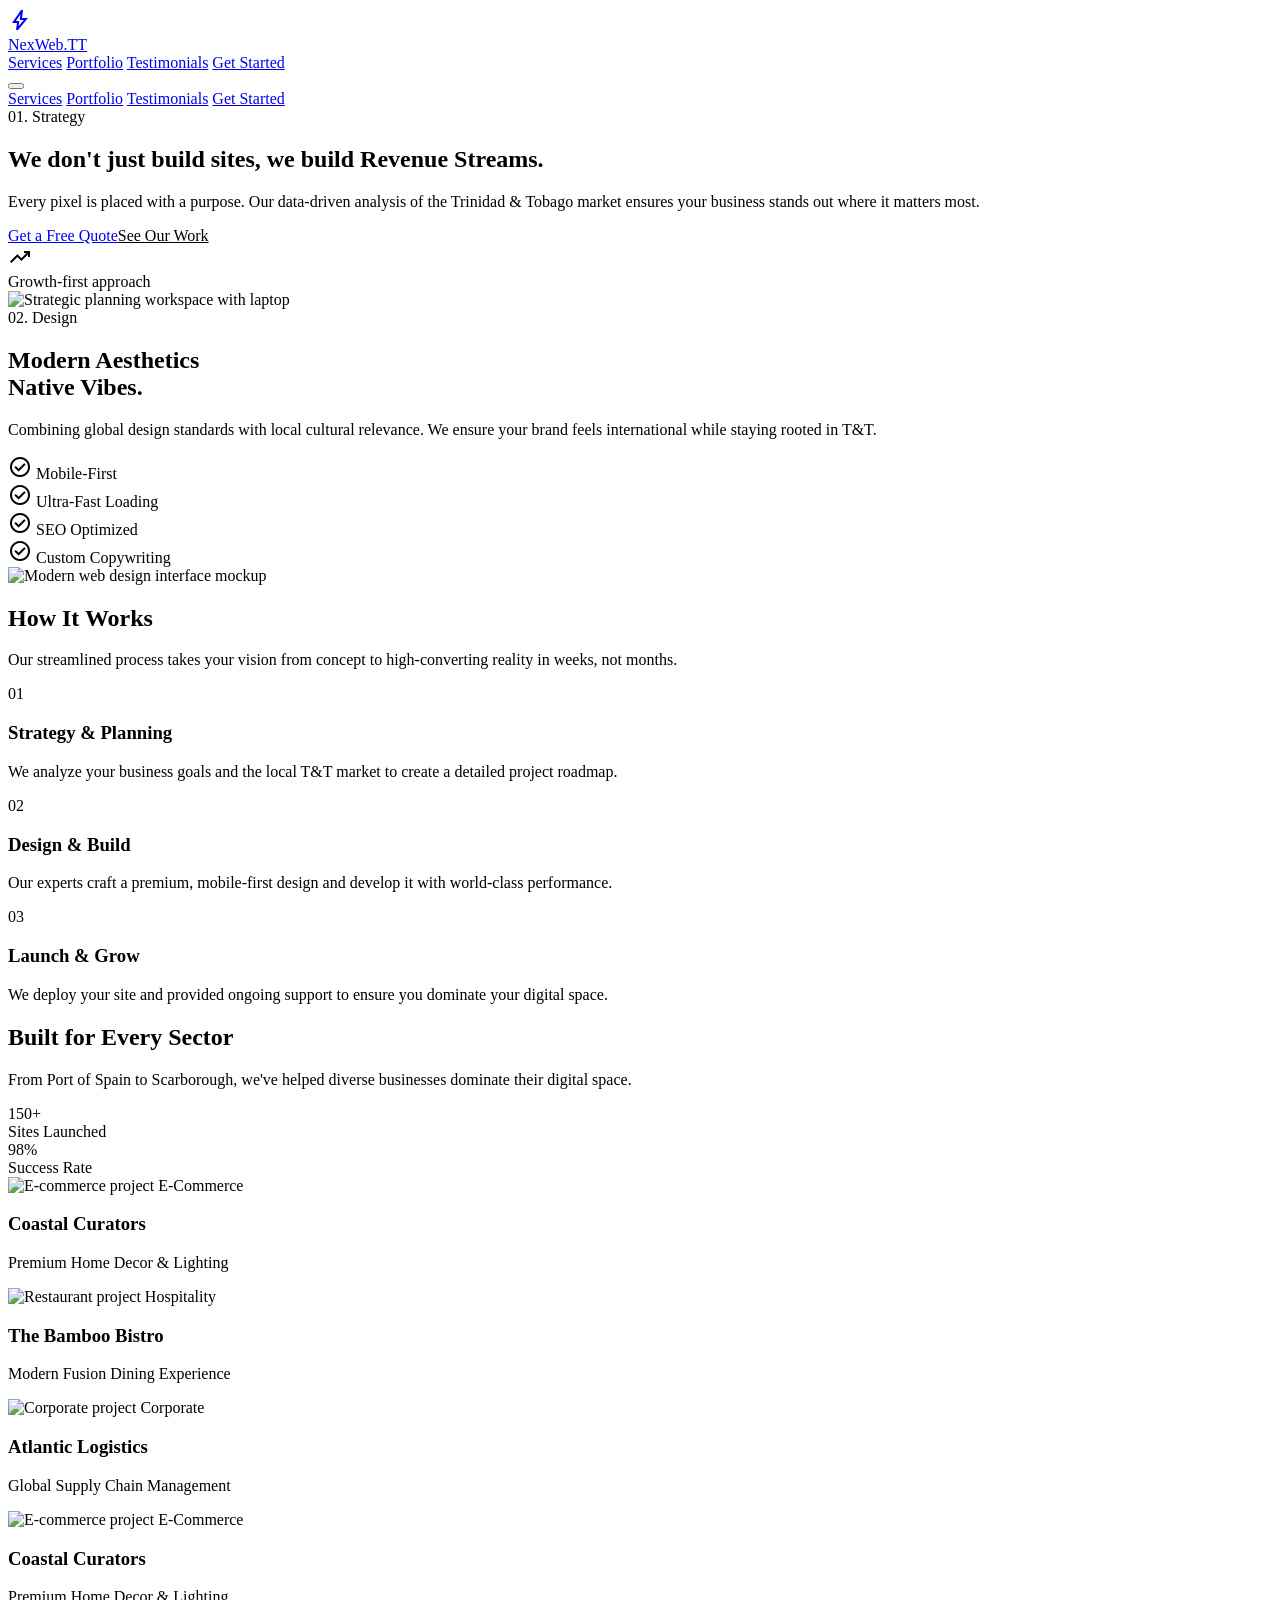
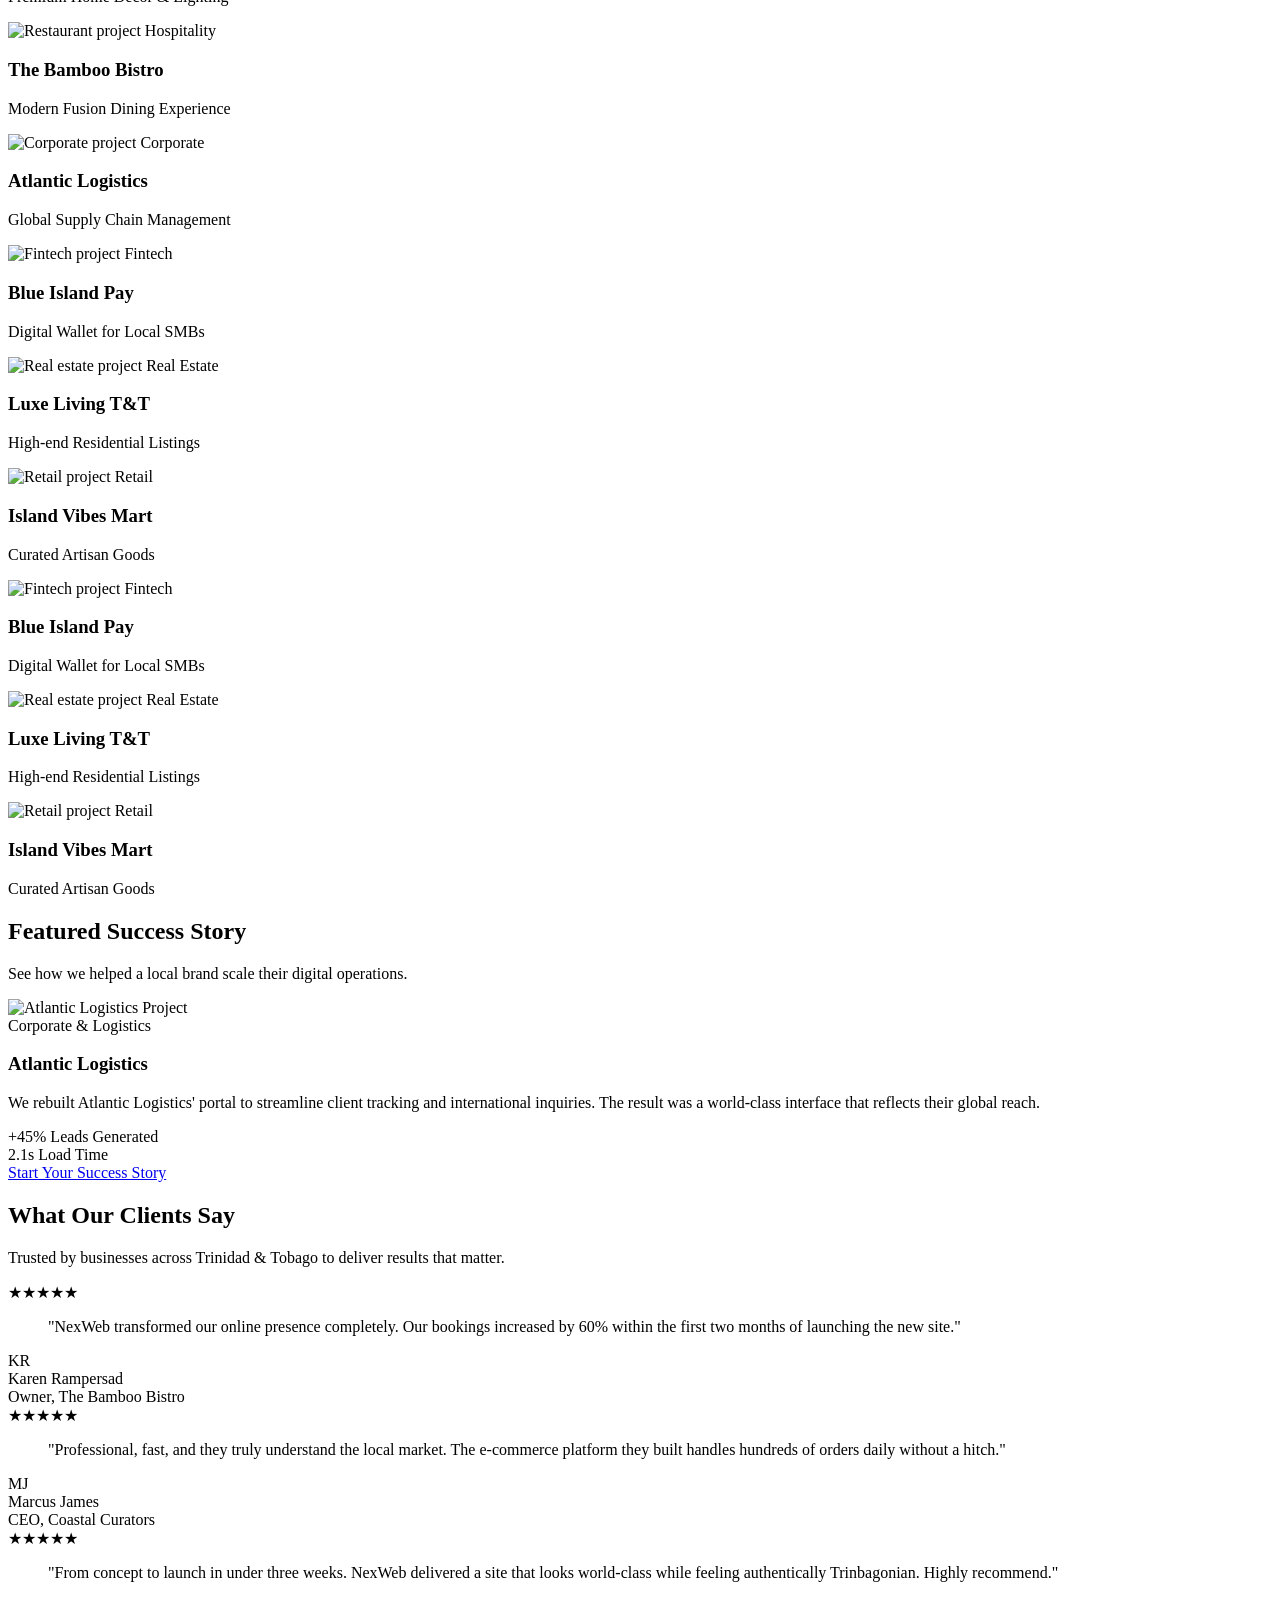
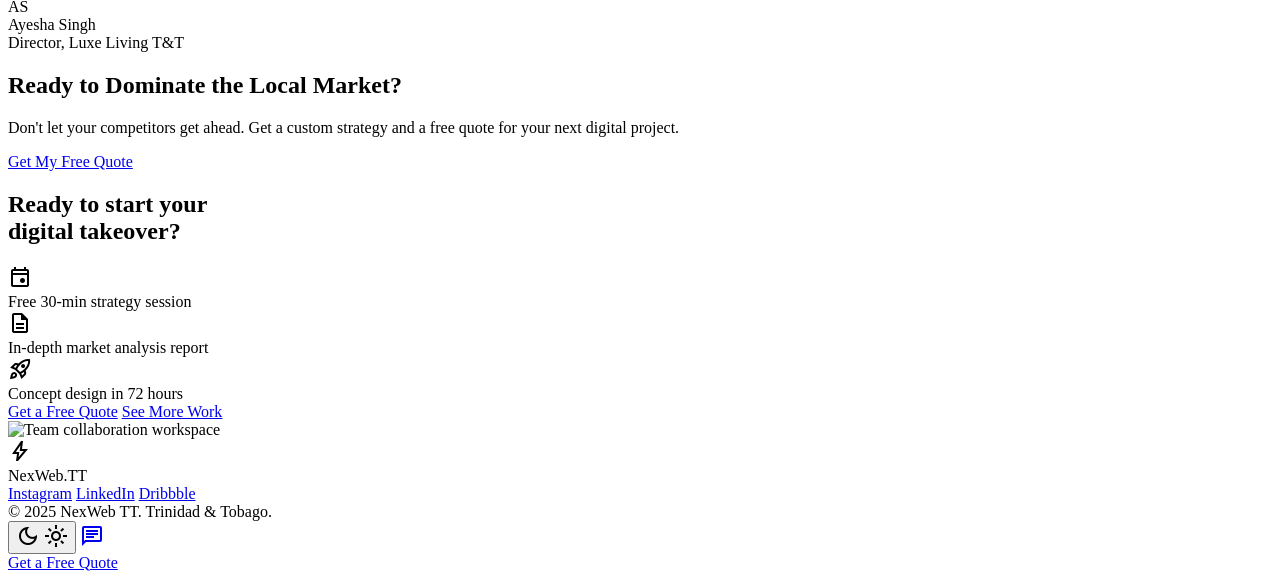
==== index.html @ 0b614967 "Add files via upload Fixed favicon and 404 errors" ====
<!DOCTYPE html>
<html lang="en">

<head>
    <meta charset="utf-8" />
    <meta name="viewport" content="width=device-width, initial-scale=1.0" />
    <title>NexWeb TT — Premium Web Design in Trinidad & Tobago</title>
    <meta name="description"
        content="NexWeb TT: Premium web design and development in Trinidad & Tobago. We build high-performance, conversion-focused websites that drive revenue for local businesses. Get a free quote today." />
    <link rel="stylesheet" href="css/styles.css" />
    <link rel="stylesheet"
        href="https://fonts.googleapis.com/css2?family=Material+Symbols+Outlined:opsz,wght,FILL,GRAD@24,400,0,0" />
    <link rel="icon"
        href="data:image/svg+xml,<svg xmlns=%22http://www.w3.org/2000/svg%22 viewBox=%220 0 100 100%22><text y=%22.9em%22 font-size=%2290%22>⚡</text></svg>">
    <link rel="shortcut icon" href="favicon.ico">
</head>

<body>

    <!-- ========== NAVBAR ========== -->
    <nav class="navbar" id="navbar">
        <div class="container">
            <a href="index.html" class="nav-brand">
                <div class="icon-box">
                    <span class="material-symbols-outlined">bolt</span>
                </div>
                NexWeb<span class="accent">.TT</span>
            </a>
            <div class="nav-links">
                <a href="#services">Services</a>
                <a href="#portfolio">Portfolio</a>
                <a href="#testimonials">Testimonials</a>
                <a href="contact.html" class="btn btn-primary">Get Started</a>
            </div>
            <button class="hamburger" id="hamburger" aria-label="Toggle menu">
                <span></span><span></span><span></span>
            </button>
        </div>
    </nav>

    <!-- Mobile Nav -->
    <div class="mobile-nav" id="mobileNav">
        <a href="#services" class="mobile-nav-link">Services</a>
        <a href="#portfolio" class="mobile-nav-link">Portfolio</a>
        <a href="#testimonials" class="mobile-nav-link">Testimonials</a>
        <a href="contact.html" class="btn btn-primary btn-lg">Get Started</a>
    </div>

    <main>

        <!-- ========== HERO ========== -->
        <section class="hero" id="hero">
            <div class="split">
                <div class="hero-content">
                    <span class="hero-label">01. Strategy</span>
                    <h1>We don't just build sites, we build <span class="font-serif-italic text-primary">Revenue
                            Streams.</span></h1>
                    <p class="hero-subtitle">
                        Every pixel is placed with a purpose. Our data-driven analysis of the Trinidad &amp; Tobago
                        market ensures your business stands out where it matters most.
                    </p>
                    <div class="hero-cta-group"
                        style="margin-bottom: var(--space-xl); display: flex; gap: var(--space-md);">
                        <a href="contact.html" class="btn btn-primary btn-lg">Get a Free Quote</a>
                        <a href="#portfolio" class="btn btn-outline btn-lg"
                            style="border-color: var(--color-primary); color: var(--color-primary);">See Our Work</a>
                    </div>
                    <div class="hero-badge">
                        <div class="icon-circle">
                            <span class="material-symbols-outlined">trending_up</span>
                        </div>
                        <span>Growth-first approach</span>
                    </div>
                </div>
                <div class="hero-image">
                    <img loading="lazy"
                        src="https://lh3.googleusercontent.com/aida-public/[base64]"
                        alt="Strategic planning workspace with laptop" />
                    <div class="overlay"></div>
                </div>
            </div>
        </section>

        <!-- ========== SERVICES ========== -->
        <section class="services-block" id="services">
            <div class="split reverse">
                <div class="services-content">
                    <span class="label">02. Design</span>
                    <h2>Modern Aesthetics <br /><span class="text-stroke-primary">Native Vibes.</span></h2>
                    <p>
                        Combining global design standards with local cultural relevance. We ensure your brand feels
                        international while staying rooted in T&amp;T.
                    </p>
                    <div class="feature-grid">
                        <div class="feature-item">
                            <span class="material-symbols-outlined">check_circle</span>
                            <span>Mobile-First</span>
                        </div>
                        <div class="feature-item">
                            <span class="material-symbols-outlined">check_circle</span>
                            <span>Ultra-Fast Loading</span>
                        </div>
                        <div class="feature-item">
                            <span class="material-symbols-outlined">check_circle</span>
                            <span>SEO Optimized</span>
                        </div>
                        <div class="feature-item">
                            <span class="material-symbols-outlined">check_circle</span>
                            <span>Custom Copywriting</span>
                        </div>
                    </div>
                </div>
                <div class="services-image">
                    <img loading="lazy"
                        src="https://lh3.googleusercontent.com/aida-public/[base64]"
                        alt="Modern web design interface mockup" />
                    <div class="overlay" style="background: rgba(49,46,129,0.15); mix-blend-mode: overlay;"></div>
                </div>
            </div>
        </section>

        <!-- ========== HOW IT WORKS ========== -->
        <section class="how-it-works section" id="how-it-works">
            <div class="container">
                <div class="testimonials-header reveal">
                    <h2>How It Works</h2>
                    <p>Our streamlined process takes your vision from concept to high-converting reality in weeks, not
                        months.</p>
                </div>
                <div class="step-grid">
                    <div class="step-card reveal">
                        <div class="step-number">01</div>
                        <h3>Strategy & Planning</h3>
                        <p>We analyze your business goals and the local T&T market to create a detailed project roadmap.
                        </p>
                    </div>
                    <div class="step-card reveal">
                        <div class="step-number">02</div>
                        <h3>Design & Build</h3>
                        <p>Our experts craft a premium, mobile-first design and develop it with world-class performance.
                        </p>
                    </div>
                    <div class="step-card reveal">
                        <div class="step-number">03</div>
                        <h3>Launch & Grow</h3>
                        <p>We deploy your site and provided ongoing support to ensure you dominate your digital space.
                        </p>
                    </div>
                </div>
            </div>
        </section>

        <!-- ========== BENEFITS / PORTFOLIO ========== -->
        <section class="benefits section" id="portfolio">
            <div class="container benefits-header">
                <div class="text">
                    <h2>Built for <span class="text-primary">Every</span> Sector</h2>
                    <p>From Port of Spain to Scarborough, we've helped diverse businesses dominate their digital space.
                    </p>
                </div>
                <div class="stats-row">
                    <div class="stat-card">
                        <div class="number">150+</div>
                        <div class="label">Sites Launched</div>
                    </div>
                    <div class="stat-card">
                        <div class="number">98%</div>
                        <div class="label">Success Rate</div>
                    </div>
                </div>
            </div>

            <!-- Marquee Row 1 -->
            <div class="marquee">
                <div class="marquee-track">
                    <div class="portfolio-card">
                        <div class="thumb">
                            <img loading="lazy"
                                src="https://lh3.googleusercontent.com/aida-public/[base64]"
                                alt="E-commerce project" />
                            <span class="badge">E-Commerce</span>
                        </div>
                        <h3>Coastal Curators</h3>
                        <p class="subtitle">Premium Home Decor &amp; Lighting</p>
                    </div>
                    <div class="portfolio-card">
                        <div class="thumb">
                            <img loading="lazy"
                                src="https://lh3.googleusercontent.com/aida-public/[base64]"
                                alt="Restaurant project" />
                            <span class="badge">Hospitality</span>
                        </div>
                        <h3>The Bamboo Bistro</h3>
                        <p class="subtitle">Modern Fusion Dining Experience</p>
                    </div>
                    <div class="portfolio-card">
                        <div class="thumb">
                            <img loading="lazy"
                                src="https://lh3.googleusercontent.com/aida-public/[base64]"
                                alt="Corporate project" />
                            <span class="badge">Corporate</span>
                        </div>
                        <h3>Atlantic Logistics</h3>
                        <p class="subtitle">Global Supply Chain Management</p>
                    </div>
                    <!-- Duplicate set for seamless loop -->
                    <div class="portfolio-card">
                        <div class="thumb">
                            <img loading="lazy"
                                src="https://lh3.googleusercontent.com/aida-public/[base64]"
                                alt="E-commerce project" />
                            <span class="badge">E-Commerce</span>
                        </div>
                        <h3>Coastal Curators</h3>
                        <p class="subtitle">Premium Home Decor &amp; Lighting</p>
                    </div>
                    <div class="portfolio-card">
                        <div class="thumb">
                            <img loading="lazy"
                                src="https://lh3.googleusercontent.com/aida-public/[base64]"
                                alt="Restaurant project" />
                            <span class="badge">Hospitality</span>
                        </div>
                        <h3>The Bamboo Bistro</h3>
                        <p class="subtitle">Modern Fusion Dining Experience</p>
                    </div>
                    <div class="portfolio-card">
                        <div class="thumb">
                            <img loading="lazy"
                                src="https://lh3.googleusercontent.com/aida-public/[base64]"
                                alt="Corporate project" />
                            <span class="badge">Corporate</span>
                        </div>
                        <h3>Atlantic Logistics</h3>
                        <p class="subtitle">Global Supply Chain Management</p>
                    </div>
                </div>
            </div>

            <!-- Marquee Row 2 (reverse) -->
            <div class="marquee reverse">
                <div class="marquee-track">
                    <div class="portfolio-card">
                        <div class="thumb">
                            <img loading="lazy"
                                src="https://lh3.googleusercontent.com/aida-public/[base64]"
                                alt="Fintech project" />
                            <span class="badge">Fintech</span>
                        </div>
                        <h3>Blue Island Pay</h3>
                        <p class="subtitle">Digital Wallet for Local SMBs</p>
                    </div>
                    <div class="portfolio-card">
                        <div class="thumb">
                            <img loading="lazy"
                                src="https://lh3.googleusercontent.com/aida-public/[base64]"
                                alt="Real estate project" />
                            <span class="badge">Real Estate</span>
                        </div>
                        <h3>Luxe Living T&amp;T</h3>
                        <p class="subtitle">High-end Residential Listings</p>
                    </div>
                    <div class="portfolio-card">
                        <div class="thumb">
                            <img loading="lazy"
                                src="https://lh3.googleusercontent.com/aida-public/[base64]"
                                alt="Retail project" />
                            <span class="badge">Retail</span>
                        </div>
                        <h3>Island Vibes Mart</h3>
                        <p class="subtitle">Curated Artisan Goods</p>
                    </div>
                    <!-- Duplicates for seamless loop -->
                    <div class="portfolio-card">
                        <div class="thumb">
                            <img loading="lazy"
                                src="https://lh3.googleusercontent.com/aida-public/[base64]"
                                alt="Fintech project" />
                            <span class="badge">Fintech</span>
                        </div>
                        <h3>Blue Island Pay</h3>
                        <p class="subtitle">Digital Wallet for Local SMBs</p>
                    </div>
                    <div class="portfolio-card">
                        <div class="thumb">
                            <img loading="lazy"
                                src="https://lh3.googleusercontent.com/aida-public/[base64]"
                                alt="Real estate project" />
                            <span class="badge">Real Estate</span>
                        </div>
                        <h3>Luxe Living T&amp;T</h3>
                        <p class="subtitle">High-end Residential Listings</p>
                    </div>
                    <div class="portfolio-card">
                        <div class="thumb">
                            <img loading="lazy"
                                src="https://lh3.googleusercontent.com/aida-public/[base64]"
                                alt="Retail project" />
                            <span class="badge">Retail</span>
                        </div>
                        <h3>Island Vibes Mart</h3>
                        <p class="subtitle">Curated Artisan Goods</p>
                    </div>
                </div>
            </div>
        </section>

        <!-- ========== FEATURED CASE STUDY ========== -->
        <section class="case-study section">
            <div class="container">
                <div class="testimonials-header reveal">
                    <h2>Featured Success Story</h2>
                    <p>See how we helped a local brand scale their digital operations.</p>
                </div>
                <div class="case-study-featured reveal">
                    <div class="cs-image">
                        <img loading="lazy"
                            src="https://lh3.googleusercontent.com/aida-public/[base64]"
                            alt="Atlantic Logistics Project" loading="lazy" />
                    </div>
                    <div class="cs-content">
                        <span class="cs-tag">Corporate & Logistics</span>
                        <h3>Atlantic Logistics</h3>
                        <p>We rebuilt Atlantic Logistics' portal to streamline client tracking and international
                            inquiries. The result was a world-class interface that reflects their global reach.</p>
                        <div class="cs-stats">
                            <div class="cs-stat-item">
                                <span class="val">+45%</span>
                                <span class="lab">Leads Generated</span>
                            </div>
                            <div class="cs-stat-item">
                                <span class="val">2.1s</span>
                                <span class="lab">Load Time</span>
                            </div>
                        </div>
                        <a href="contact.html" class="btn btn-primary">Start Your Success Story</a>
                    </div>
                </div>
            </div>
        </section>

        <!-- ========== TESTIMONIALS ========== -->
        <section class="testimonials section" id="testimonials">
            <div class="container">
                <div class="testimonials-header">
                    <h2>What Our Clients Say</h2>
                    <p>Trusted by businesses across Trinidad &amp; Tobago to deliver results that matter.</p>
                </div>
                <div class="testimonials-grid">
                    <div class="testimonial-card">
                        <div class="testimonial-stars">★★★★★</div>
                        <blockquote>
                            "NexWeb transformed our online presence completely. Our bookings increased by 60% within the
                            first two months of launching the new site."
                        </blockquote>
                        <div class="testimonial-author">
                            <div class="testimonial-avatar">KR</div>
                            <div class="testimonial-meta">
                                <div class="name">Karen Rampersad</div>
                                <div class="role">Owner, The Bamboo Bistro</div>
                            </div>
                        </div>
                    </div>
                    <div class="testimonial-card">
                        <div class="testimonial-stars">★★★★★</div>
                        <blockquote>
                            "Professional, fast, and they truly understand the local market. The e-commerce platform
                            they built handles hundreds of orders daily without a hitch."
                        </blockquote>
                        <div class="testimonial-author">
                            <div class="testimonial-avatar">MJ</div>
                            <div class="testimonial-meta">
                                <div class="name">Marcus James</div>
                                <div class="role">CEO, Coastal Curators</div>
                            </div>
                        </div>
                    </div>
                    <div class="testimonial-card">
                        <div class="testimonial-stars">★★★★★</div>
                        <blockquote>
                            "From concept to launch in under three weeks. NexWeb delivered a site that looks world-class
                            while feeling authentically Trinbagonian. Highly recommend."
                        </blockquote>
                        <div class="testimonial-author">
                            <div class="testimonial-avatar">AS</div>
                            <div class="testimonial-meta">
                                <div class="name">Ayesha Singh</div>
                                <div class="role">Director, Luxe Living T&amp;T</div>
                            </div>
                        </div>
                    </div>
                </div>
            </div>
        </section>

        <!-- ========== SIMPLE QUOTE SECTION ========== -->
        <section class="quote-section section">
            <div class="container reveal">
                <h2>Ready to Dominate the Local Market?</h2>
                <p>Don't let your competitors get ahead. Get a custom strategy and a free quote for your next digital
                    project.</p>
                <a href="contact.html" class="btn btn-white btn-lg">Get My Free Quote</a>
            </div>
        </section>

        <!-- ========== CTA ========== -->
        <section class="cta-section" id="cta">
            <div class="split">
                <div class="cta-content">
                    <h2>Ready to start your <br /><span class="underline-accent">digital takeover?</span></h2>
                    <div class="cta-features">
                        <div class="cta-feature">
                            <div class="icon-box"><span class="material-symbols-outlined">event</span></div>
                            <span>Free 30-min strategy session</span>
                        </div>
                        <div class="cta-feature">
                            <div class="icon-box"><span class="material-symbols-outlined">description</span></div>
                            <span>In-depth market analysis report</span>
                        </div>
                        <div class="cta-feature">
                            <div class="icon-box"><span class="material-symbols-outlined">rocket_launch</span></div>
                            <span>Concept design in 72 hours</span>
                        </div>
                    </div>
                    <div class="cta-buttons">
                        <a href="contact.html" class="btn btn-white btn-lg">Get a Free Quote</a>
                        <a href="#portfolio" class="btn btn-outline btn-lg">See More Work</a>
                    </div>
                </div>
                <div class="cta-image">
                    <img src="https://lh3.googleusercontent.com/aida-public/[base64]"
                        alt="Team collaboration workspace" />
                    <div class="gradient-overlay"></div>
                </div>
            </div>
        </section>

    </main>

    <!-- ========== FOOTER ========== -->
    <footer class="footer">
        <div class="container">
            <div class="footer-brand">
                <div class="icon-box">
                    <span class="material-symbols-outlined">bolt</span>
                </div>
                NexWeb<span class="accent text-primary">.TT</span>
            </div>
            <div class="footer-social">
                <a href="#">Instagram</a>
                <a href="#">LinkedIn</a>
                <a href="#">Dribbble</a>
            </div>
            <div class="footer-copy">
                &copy; 2025 NexWeb TT. Trinidad &amp; Tobago.
            </div>
        </div>
    </footer>

    <!-- Dark Mode Toggle -->
    <button class="dark-toggle" id="darkToggle" aria-label="Toggle dark mode">
        <span class="material-symbols-outlined icon-dark">dark_mode</span>
        <span class="material-symbols-outlined icon-light">light_mode</span>
    </button>

    <a href="https://wa.me/18687611416" class="whatsapp-btn" target="_blank" aria-label="Chat on WhatsApp">
        <span class="material-symbols-outlined">chat</span>
    </a>

    <div class="sticky-mobile-cta">
        <a href="contact.html" class="btn btn-primary">Get a Free Quote</a>
    </div>

    <script src="js/main.js"></script>
</body>

</html>
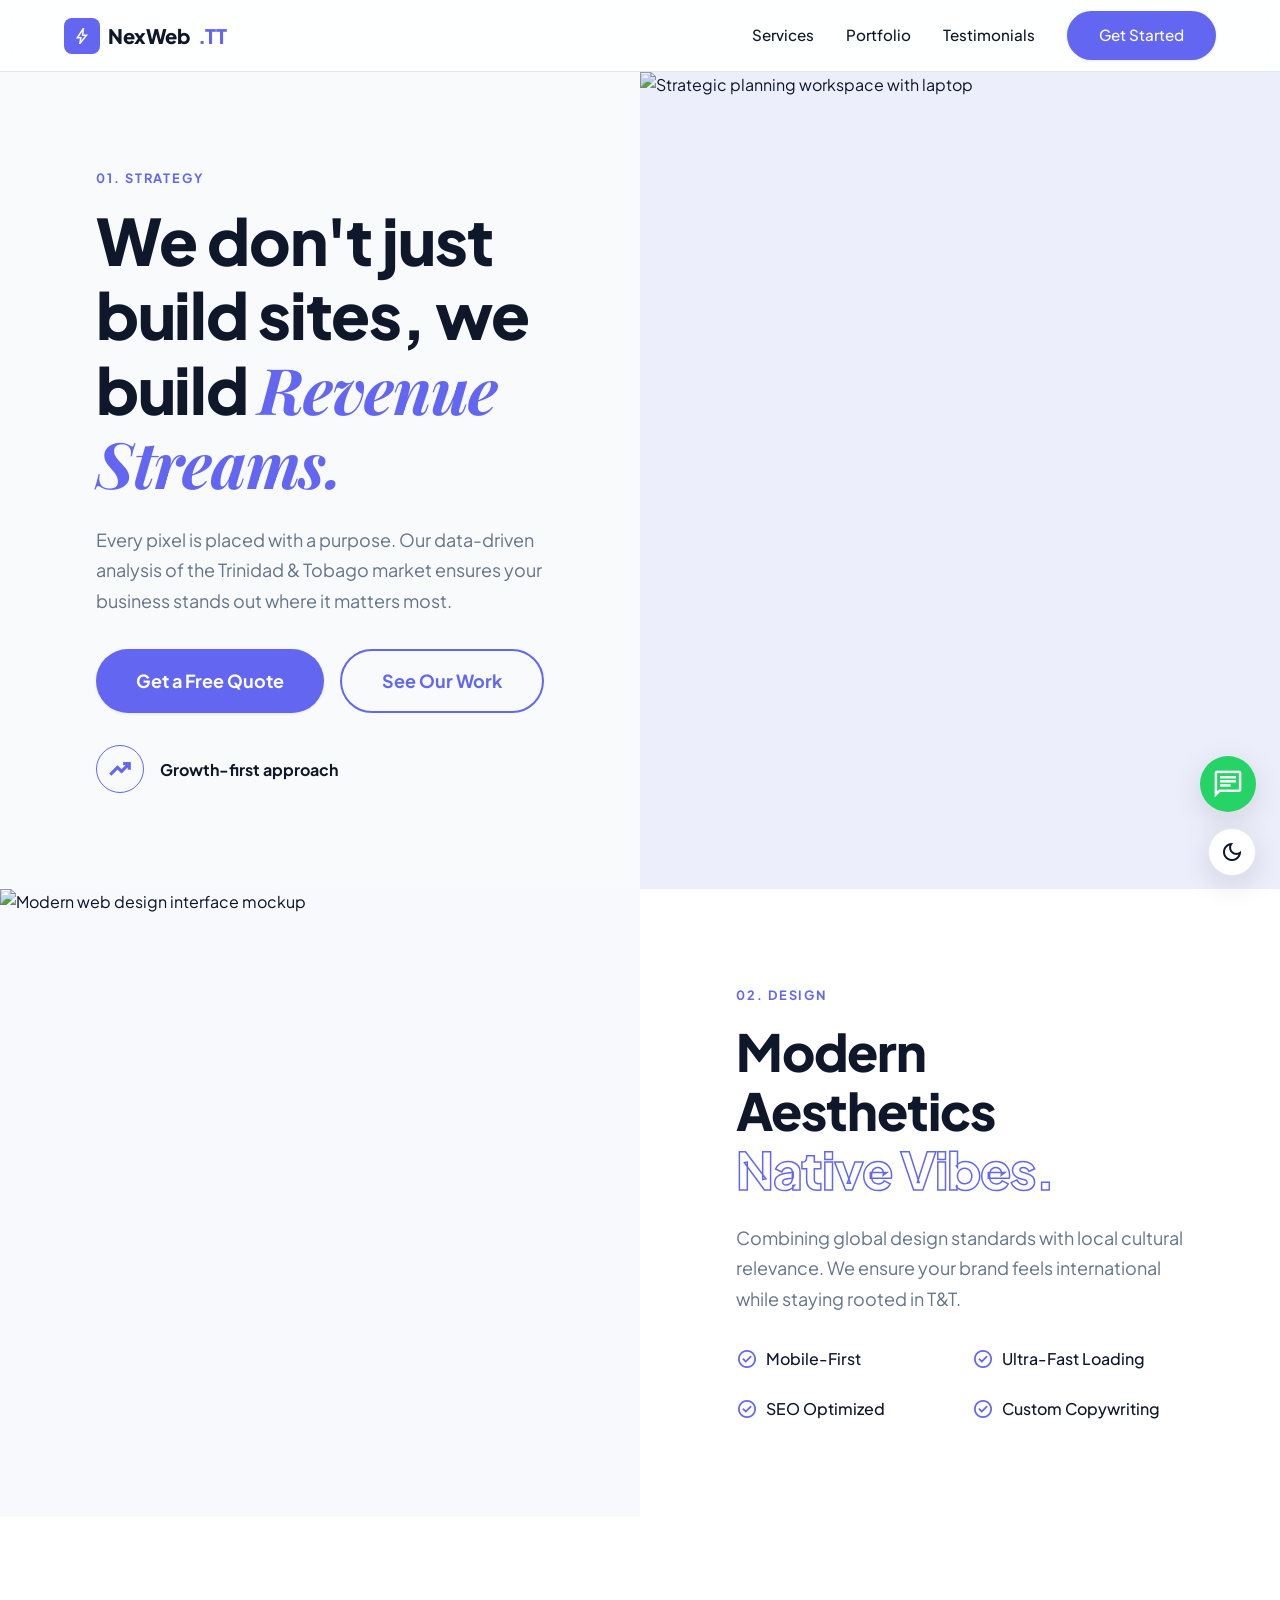
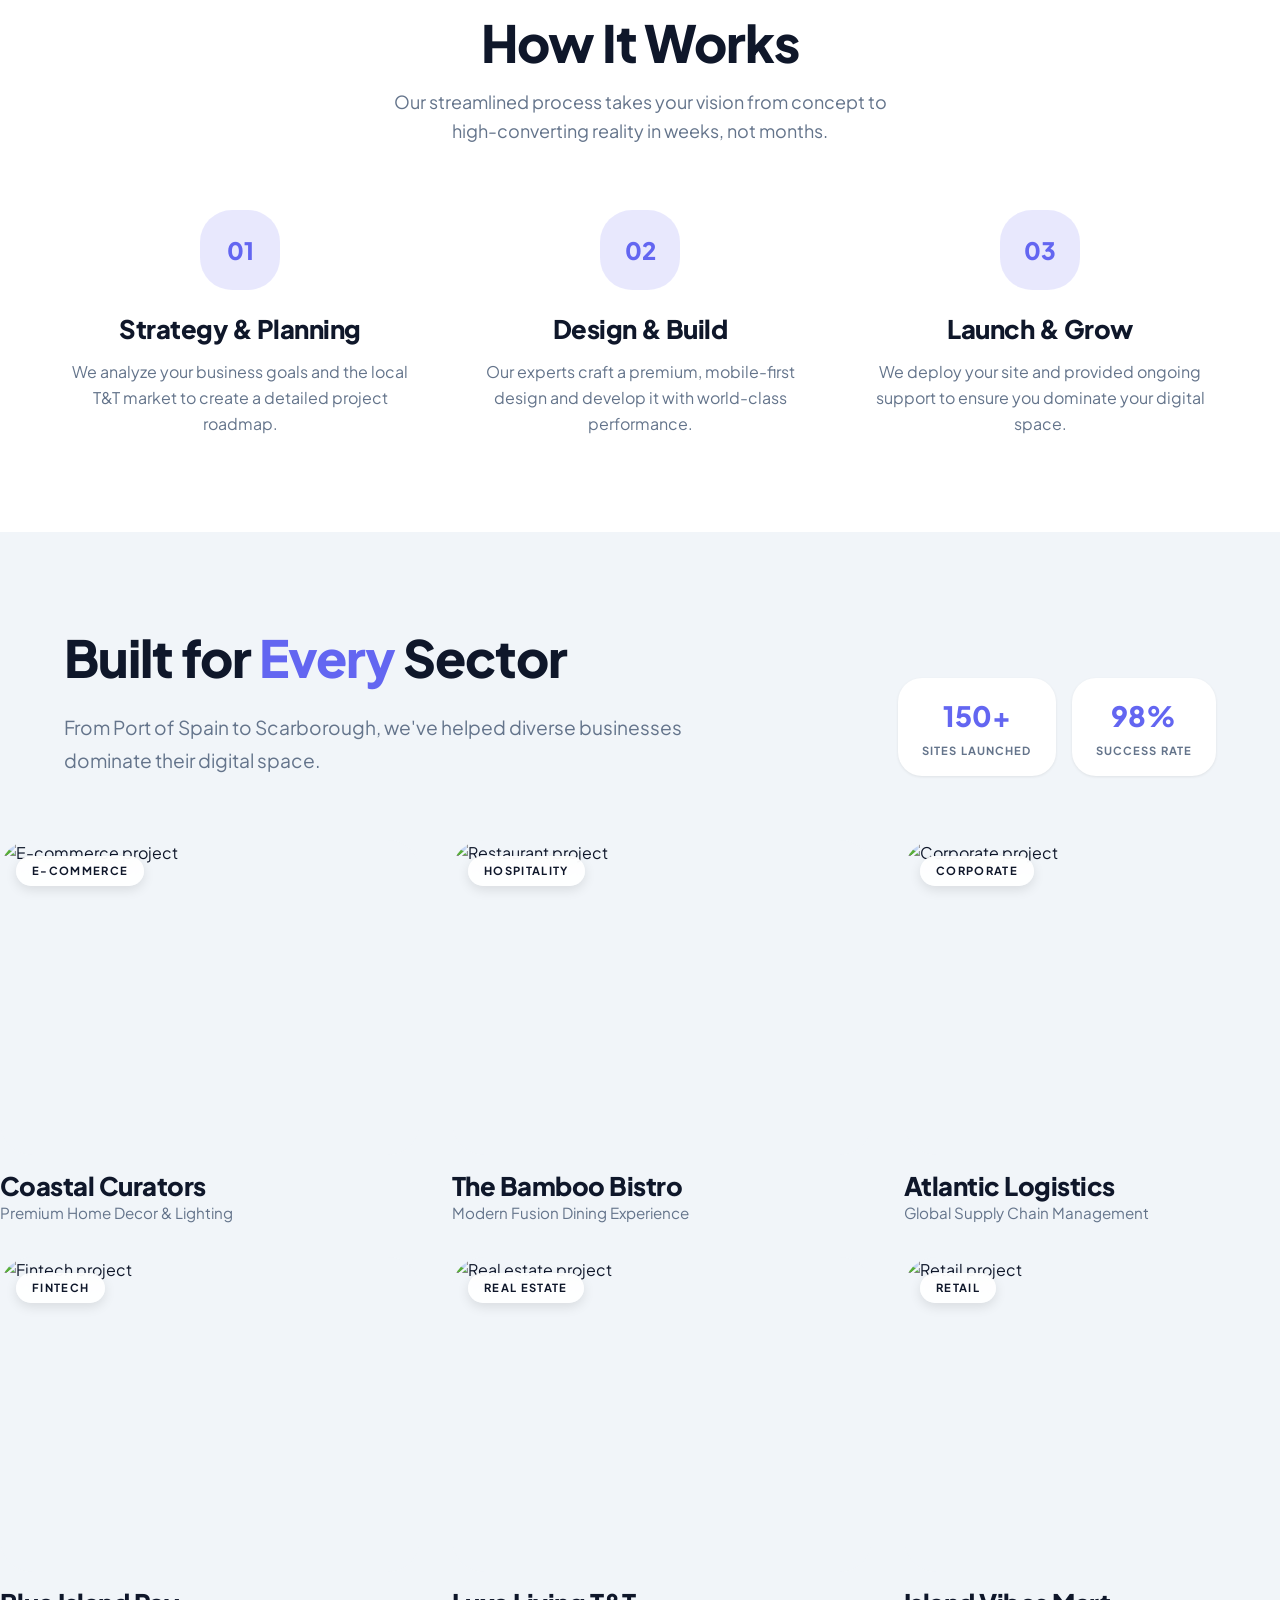
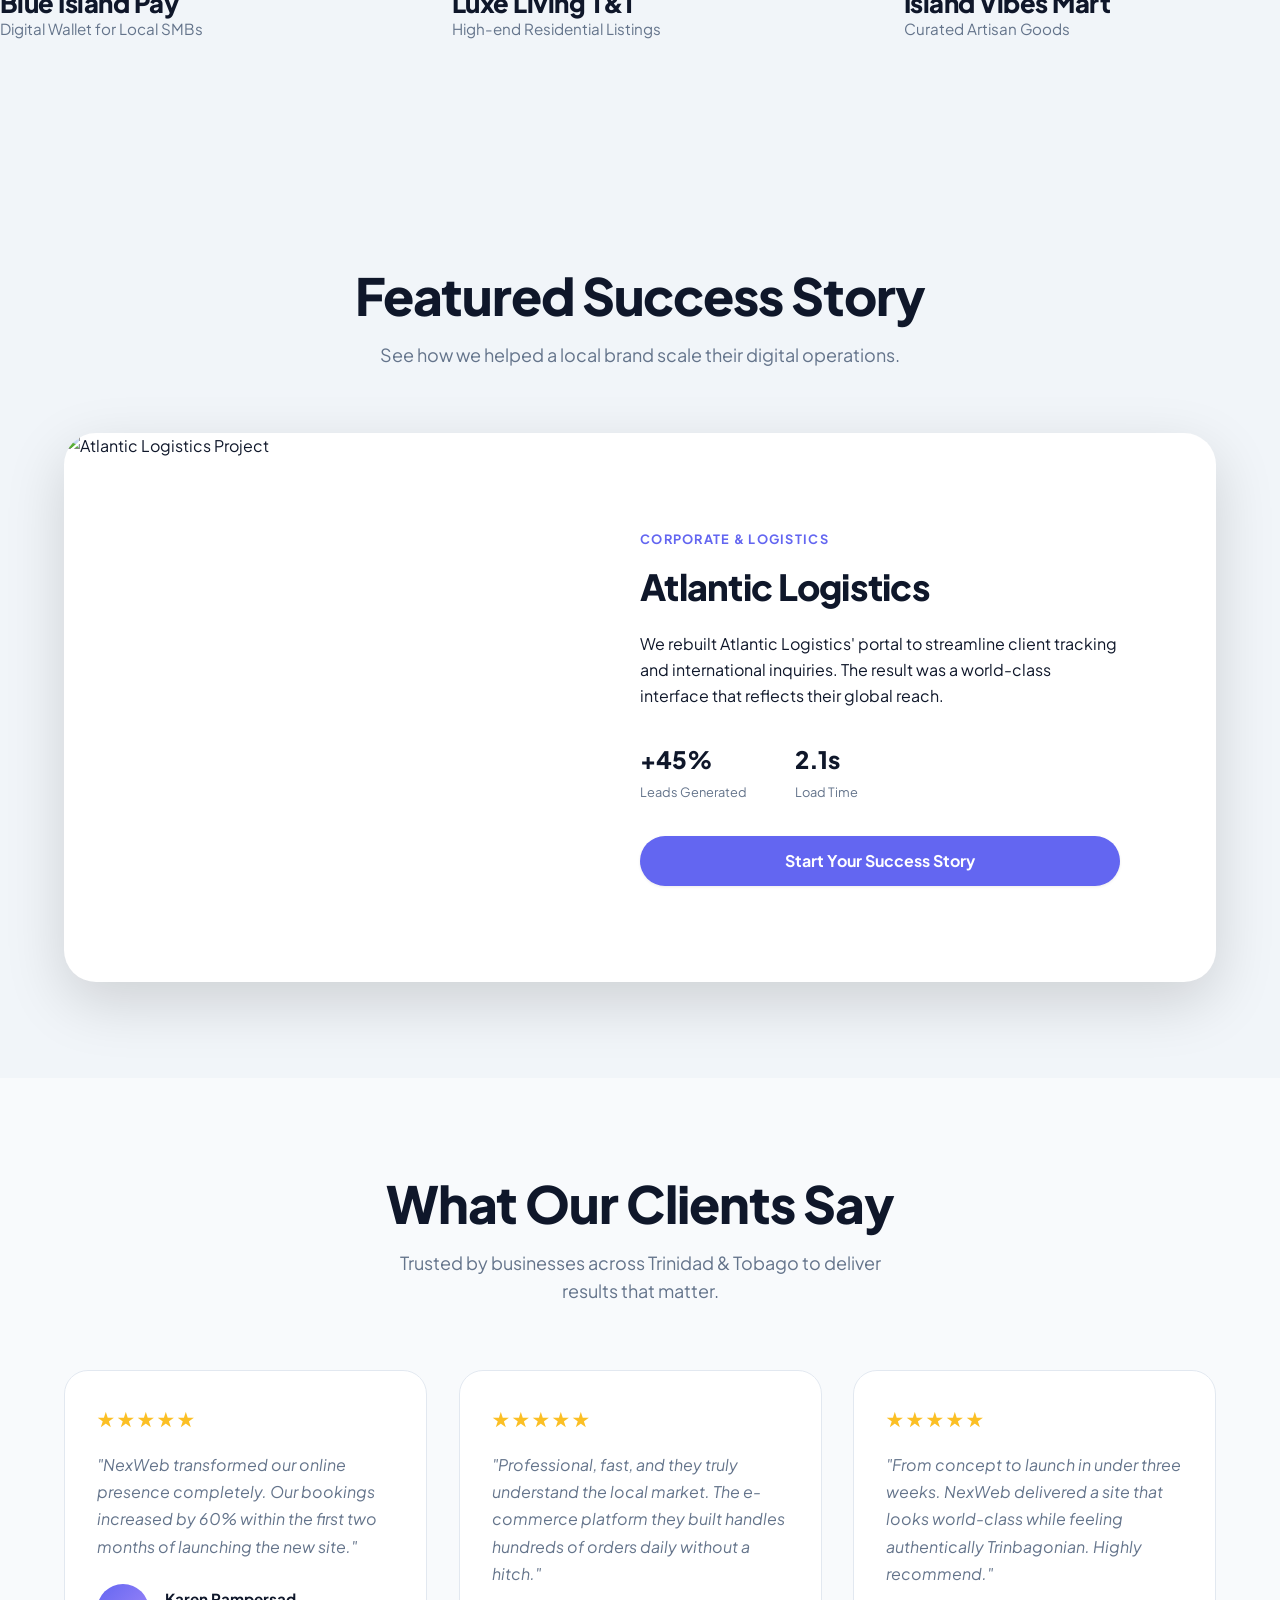
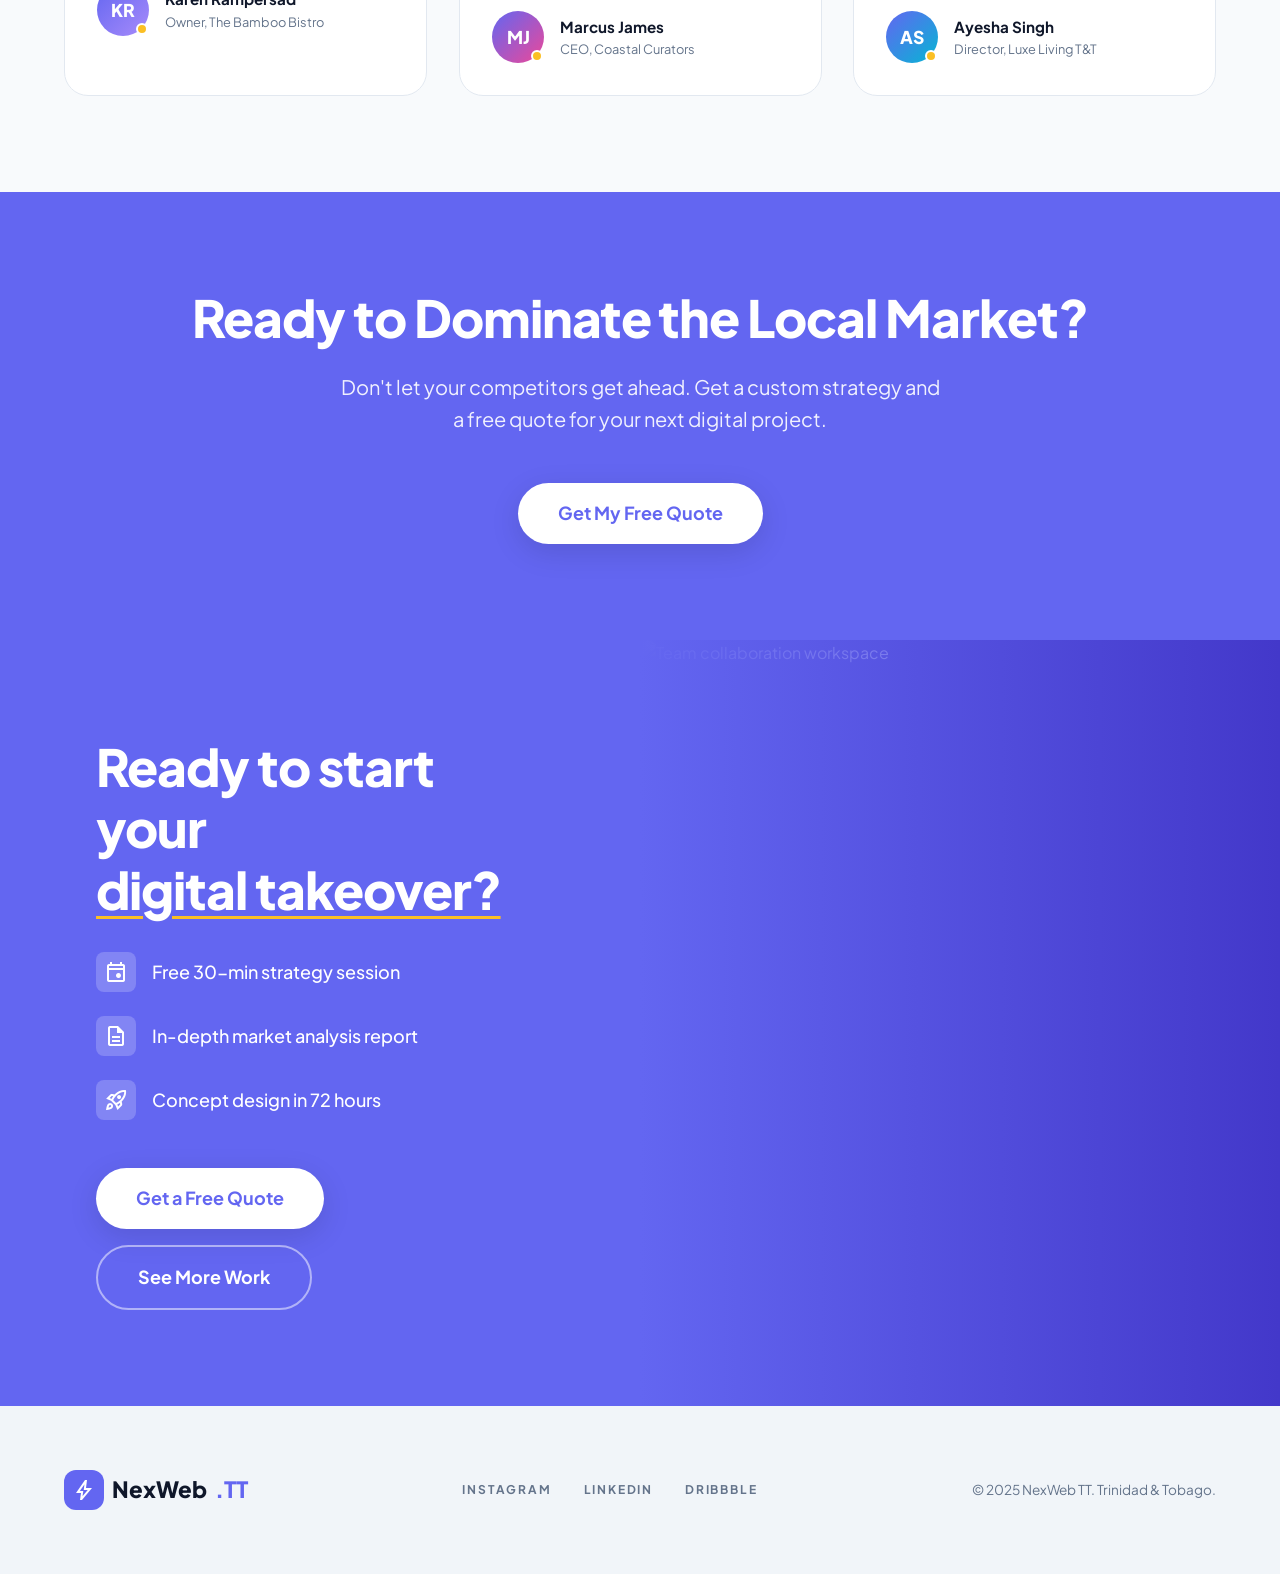
==== commit 70e57050: "Add files via upload" ====
--- a/index.html
+++ b/index.html
@@ -7,12 +7,10 @@
     <title>NexWeb TT — Premium Web Design in Trinidad & Tobago</title>
     <meta name="description"
         content="NexWeb TT: Premium web design and development in Trinidad & Tobago. We build high-performance, conversion-focused websites that drive revenue for local businesses. Get a free quote today." />
-    <link rel="stylesheet" href="css/styles.css" />
+    <link rel="stylesheet" href="styles.css">
     <link rel="stylesheet"
-        href="https://fonts.googleapis.com/css2?family=Material+Symbols+Outlined:opsz,wght,FILL,GRAD@24,400,0,0" />
-    <link rel="icon"
-        href="data:image/svg+xml,<svg xmlns=%22http://www.w3.org/2000/svg%22 viewBox=%220 0 100 100%22><text y=%22.9em%22 font-size=%2290%22>⚡</text></svg>">
-    <link rel="shortcut icon" href="favicon.ico">
+        href="https://fonts.googleapis.com/css2?family=Material+Symbols+Outlined:opsz,wght,FILL,GRAD@24,400,0,0">
+    <link rel="icon" href="favicon.ico">
 </head>
 
 <body>
@@ -471,7 +469,7 @@
         <a href="contact.html" class="btn btn-primary">Get a Free Quote</a>
     </div>
 
-    <script src="js/main.js"></script>
+    <script src="main.js"></script>
 </body>
 
 </html>
--- a/styles.css
+++ b/styles.css
@@ -0,0 +1,1577 @@
+/* ============================================
+   NexWeb TT — Design System
+   ============================================ */
+
+/* --- Google Fonts --- */
+@import url('https://fonts.googleapis.com/css2?family=Plus+Jakarta+Sans:wght@400;500;600;700;800&family=Playfair+Display:ital,wght@1,700&display=swap');
+
+/* --- Custom Properties --- */
+:root {
+  /* Colors */
+  --color-primary: #6366f1;
+  --color-primary-dark: #4f46e5;
+  --color-primary-light: rgba(99, 102, 241, 0.15);
+  --color-accent-yellow: #fbbf24;
+  --color-bg: #f8fafc;
+  --color-bg-alt: #f1f5f9;
+  --color-surface: #ffffff;
+  --color-surface-alt: #f8fafc;
+  --color-text: #0f172a;
+  --color-text-secondary: #64748b;
+  --color-border: #e2e8f0;
+  --color-footer-bg: #f1f5f9;
+
+  /* Typography */
+  --font-display: 'Plus Jakarta Sans', system-ui, -apple-system, sans-serif;
+  --font-serif: 'Playfair Display', Georgia, serif;
+
+  /* Spacing */
+  --space-xs: 0.25rem;
+  --space-sm: 0.5rem;
+  --space-md: 1rem;
+  --space-lg: 1.5rem;
+  --space-xl: 2rem;
+  --space-2xl: 3rem;
+  --space-3xl: 4rem;
+  --space-4xl: 6rem;
+
+  /* Radii */
+  --radius-sm: 0.5rem;
+  --radius-md: 1rem;
+  --radius-lg: 1.5rem;
+  --radius-xl: 2rem;
+  --radius-full: 9999px;
+
+  /* Shadows */
+  --shadow-sm: 0 1px 3px rgba(0, 0, 0, 0.08);
+  --shadow-md: 0 4px 12px rgba(0, 0, 0, 0.1);
+  --shadow-lg: 0 8px 30px rgba(0, 0, 0, 0.12);
+  --shadow-xl: 0 20px 60px rgba(0, 0, 0, 0.15);
+  --shadow-primary: 0 8px 30px rgba(99, 102, 241, 0.3);
+
+  /* Transitions */
+  --transition-fast: 150ms ease;
+  --transition-base: 300ms ease;
+  --transition-slow: 500ms ease;
+
+  /* Container */
+  --container-max: 1200px;
+  --container-px: 1.5rem;
+
+  /* Nav height */
+  --nav-height: 72px;
+
+  /* Conversion colors */
+  --color-whatsapp: #25d366;
+}
+
+/* --- Dark Mode --- */
+html.dark {
+  --color-bg: #0f172a;
+  --color-bg-alt: #1e293b;
+  --color-surface: #1e293b;
+  --color-surface-alt: #0f172a;
+  --color-text: #f1f5f9;
+  --color-text-secondary: #94a3b8;
+  --color-border: #334155;
+  --color-footer-bg: #0f172a;
+}
+
+/* --- Reset --- */
+*,
+*::before,
+*::after {
+  box-sizing: border-box;
+  margin: 0;
+  padding: 0;
+}
+
+html {
+  scroll-behavior: smooth;
+  -webkit-text-size-adjust: 100%;
+}
+
+body {
+  font-family: var(--font-display);
+  font-size: 1rem;
+  line-height: 1.6;
+  color: var(--color-text);
+  background-color: var(--color-bg);
+  transition: background-color var(--transition-base), color var(--transition-base);
+  -webkit-font-smoothing: antialiased;
+  -moz-osx-font-smoothing: grayscale;
+  overflow-x: hidden;
+}
+
+img {
+  max-width: 100%;
+  height: auto;
+  display: block;
+}
+
+a {
+  color: inherit;
+  text-decoration: none;
+}
+
+ul,
+ol {
+  list-style: none;
+}
+
+button,
+input,
+textarea,
+select {
+  font: inherit;
+  color: inherit;
+  border: none;
+  outline: none;
+  background: none;
+}
+
+button {
+  cursor: pointer;
+}
+
+/* --- Typography --- */
+h1,
+h2,
+h3,
+h4,
+h5,
+h6 {
+  font-weight: 800;
+  line-height: 1.15;
+  letter-spacing: -0.02em;
+}
+
+h1 {
+  font-size: clamp(2.5rem, 5vw, 4rem);
+}
+
+h2 {
+  font-size: clamp(2rem, 4vw, 3.5rem);
+}
+
+h3 {
+  font-size: clamp(1.25rem, 2vw, 1.75rem);
+}
+
+.font-serif-italic {
+  font-family: var(--font-serif);
+  font-style: italic;
+  font-weight: 700;
+}
+
+.text-primary {
+  color: var(--color-primary);
+}
+
+.text-secondary {
+  color: var(--color-text-secondary);
+}
+
+.text-stroke-primary {
+  -webkit-text-stroke: 1.5px var(--color-primary);
+  color: transparent;
+}
+
+/* --- Layout --- */
+.container {
+  width: 100%;
+  max-width: var(--container-max);
+  margin-inline: auto;
+  padding-inline: var(--container-px);
+}
+
+.section {
+  padding-block: var(--space-4xl);
+}
+
+.split {
+  display: flex;
+  flex-direction: column;
+}
+
+.split>* {
+  width: 100%;
+}
+
+@media (min-width: 768px) {
+  .split {
+    flex-direction: row;
+  }
+
+  .split>* {
+    width: 50%;
+  }
+
+  .split.reverse {
+    flex-direction: row-reverse;
+  }
+}
+
+/* --- Navbar --- */
+.navbar {
+  position: fixed;
+  top: 0;
+  left: 0;
+  right: 0;
+  z-index: 100;
+  height: var(--nav-height);
+  background: rgba(255, 255, 255, 0.85);
+  backdrop-filter: blur(12px);
+  -webkit-backdrop-filter: blur(12px);
+  border-bottom: 1px solid var(--color-border);
+  transition: background var(--transition-base), border-color var(--transition-base);
+}
+
+html.dark .navbar {
+  background: rgba(15, 23, 42, 0.85);
+}
+
+.navbar .container {
+  display: flex;
+  align-items: center;
+  justify-content: space-between;
+  height: 100%;
+}
+
+.nav-brand {
+  display: flex;
+  align-items: center;
+  gap: var(--space-sm);
+  font-weight: 800;
+  font-size: 1.25rem;
+  letter-spacing: -0.02em;
+}
+
+.nav-brand .icon-box {
+  width: 36px;
+  height: 36px;
+  background: var(--color-primary);
+  border-radius: var(--radius-sm);
+  display: flex;
+  align-items: center;
+  justify-content: center;
+  color: #fff;
+}
+
+.nav-brand .icon-box .material-symbols-outlined {
+  font-size: 20px;
+}
+
+.nav-brand .accent {
+  color: var(--color-primary);
+}
+
+.nav-links {
+  display: none;
+  align-items: center;
+  gap: var(--space-xl);
+}
+
+.nav-links a {
+  font-weight: 500;
+  font-size: 0.95rem;
+  transition: color var(--transition-fast);
+}
+
+.nav-links a:hover,
+.nav-links a.active {
+  color: var(--color-primary);
+}
+
+@media (min-width: 768px) {
+  .nav-links {
+    display: flex;
+  }
+
+  .hamburger {
+    display: none !important;
+  }
+}
+
+/* Hamburger */
+.hamburger {
+  display: flex;
+  flex-direction: column;
+  gap: 5px;
+  width: 28px;
+  cursor: pointer;
+  z-index: 110;
+}
+
+.hamburger span {
+  display: block;
+  width: 100%;
+  height: 2.5px;
+  background: var(--color-text);
+  border-radius: 2px;
+  transition: transform var(--transition-base), opacity var(--transition-fast);
+}
+
+.hamburger.open span:nth-child(1) {
+  transform: translateY(7.5px) rotate(45deg);
+}
+
+.hamburger.open span:nth-child(2) {
+  opacity: 0;
+}
+
+.hamburger.open span:nth-child(3) {
+  transform: translateY(-7.5px) rotate(-45deg);
+}
+
+/* Mobile Nav */
+.mobile-nav {
+  position: fixed;
+  inset: 0;
+  z-index: 105;
+  background: var(--color-surface);
+  display: flex;
+  flex-direction: column;
+  align-items: center;
+  justify-content: center;
+  gap: var(--space-xl);
+  transform: translateX(100%);
+  transition: transform var(--transition-base);
+}
+
+.mobile-nav.open {
+  transform: translateX(0);
+}
+
+.mobile-nav a {
+  font-size: 1.5rem;
+  font-weight: 700;
+  transition: color var(--transition-fast);
+}
+
+.mobile-nav a:hover {
+  color: var(--color-primary);
+}
+
+/* --- Buttons --- */
+.btn {
+  display: inline-flex;
+  align-items: center;
+  justify-content: center;
+  gap: var(--space-sm);
+  padding: 0.75rem 2rem;
+  font-weight: 700;
+  font-size: 1rem;
+  border-radius: var(--radius-full);
+  transition: all var(--transition-base);
+  white-space: nowrap;
+}
+
+.btn-primary {
+  background: var(--color-primary);
+  color: #fff;
+  box-shadow: var(--shadow-sm);
+}
+
+.btn-primary:hover {
+  background: var(--color-primary-dark);
+  box-shadow: var(--shadow-primary);
+  transform: translateY(-2px);
+}
+
+.btn-white {
+  background: #fff;
+  color: var(--color-primary);
+  box-shadow: var(--shadow-lg);
+}
+
+.btn-white:hover {
+  background: #f1f5f9;
+  transform: translateY(-2px);
+}
+
+.btn-outline {
+  border: 2px solid rgba(255, 255, 255, 0.5);
+  color: #fff;
+}
+
+.btn-outline:hover {
+  background: rgba(255, 255, 255, 0.1);
+}
+
+.btn-lg {
+  padding: 1rem 2.5rem;
+  font-size: 1.125rem;
+}
+
+/* --- Hero --- */
+.hero {
+  padding-top: var(--nav-height);
+}
+
+.hero .split {
+  min-height: 600px;
+}
+
+.hero-content {
+  padding: var(--space-2xl);
+  display: flex;
+  flex-direction: column;
+  justify-content: center;
+  background: var(--color-surface-alt);
+}
+
+@media (min-width: 768px) {
+  .hero-content {
+    padding: var(--space-4xl);
+  }
+}
+
+.hero-label {
+  color: var(--color-primary);
+  font-weight: 700;
+  font-size: 0.8rem;
+  letter-spacing: 0.15em;
+  text-transform: uppercase;
+  margin-bottom: var(--space-md);
+}
+
+.hero h1 {
+  margin-bottom: var(--space-lg);
+}
+
+.hero-subtitle {
+  font-size: 1.125rem;
+  color: var(--color-text-secondary);
+  margin-bottom: var(--space-xl);
+  max-width: 480px;
+  line-height: 1.7;
+}
+
+.hero-badge {
+  display: inline-flex;
+  align-items: center;
+  gap: var(--space-md);
+  cursor: pointer;
+}
+
+.hero-badge .icon-circle {
+  width: 48px;
+  height: 48px;
+  border-radius: 50%;
+  border: 1.5px solid var(--color-primary);
+  display: flex;
+  align-items: center;
+  justify-content: center;
+  transition: background var(--transition-base);
+}
+
+.hero-badge .icon-circle .material-symbols-outlined {
+  color: var(--color-primary);
+  transition: color var(--transition-base);
+}
+
+.hero-badge:hover .icon-circle {
+  background: var(--color-primary);
+}
+
+.hero-badge:hover .icon-circle .material-symbols-outlined {
+  color: #fff;
+}
+
+.hero-badge span:last-child {
+  font-weight: 700;
+}
+
+.hero-image {
+  position: relative;
+  min-height: 350px;
+  overflow: hidden;
+}
+
+.hero-image img {
+  position: absolute;
+  inset: 0;
+  width: 100%;
+  height: 100%;
+  object-fit: cover;
+}
+
+.hero-image .overlay {
+  position: absolute;
+  inset: 0;
+  background: rgba(99, 102, 241, 0.08);
+  mix-blend-mode: multiply;
+}
+
+/* --- Services (Split Sections) --- */
+.services-block .split {
+  min-height: 550px;
+}
+
+.services-content {
+  padding: var(--space-2xl);
+  display: flex;
+  flex-direction: column;
+  justify-content: center;
+  background: var(--color-surface);
+}
+
+@media (min-width: 768px) {
+  .services-content {
+    padding: var(--space-4xl);
+  }
+}
+
+.services-content .label {
+  color: var(--color-primary);
+  font-weight: 700;
+  font-size: 0.8rem;
+  letter-spacing: 0.15em;
+  text-transform: uppercase;
+  margin-bottom: var(--space-md);
+}
+
+.services-content h2 {
+  margin-bottom: var(--space-lg);
+}
+
+.services-content p {
+  font-size: 1.125rem;
+  color: var(--color-text-secondary);
+  margin-bottom: var(--space-xl);
+  max-width: 480px;
+  line-height: 1.7;
+}
+
+.feature-grid {
+  display: grid;
+  grid-template-columns: 1fr 1fr;
+  gap: var(--space-lg);
+}
+
+.feature-item {
+  display: flex;
+  align-items: center;
+  gap: var(--space-sm);
+  font-weight: 500;
+}
+
+.feature-item .material-symbols-outlined {
+  color: var(--color-primary);
+  font-size: 22px;
+}
+
+.services-image {
+  position: relative;
+  min-height: 350px;
+  overflow: hidden;
+}
+
+.services-image img {
+  position: absolute;
+  inset: 0;
+  width: 100%;
+  height: 100%;
+  object-fit: cover;
+}
+
+.services-image .overlay {
+  position: absolute;
+  inset: 0;
+}
+
+/* --- Benefits Section --- */
+.benefits {
+  background: var(--color-bg-alt);
+}
+
+.benefits-header {
+  display: flex;
+  flex-direction: column;
+  gap: var(--space-xl);
+  margin-bottom: var(--space-3xl);
+}
+
+@media (min-width: 768px) {
+  .benefits-header {
+    flex-direction: row;
+    align-items: flex-end;
+    justify-content: space-between;
+  }
+}
+
+.benefits-header .text {
+  max-width: 640px;
+}
+
+.benefits-header h2 {
+  margin-bottom: var(--space-lg);
+}
+
+.benefits-header p {
+  font-size: 1.2rem;
+  color: var(--color-text-secondary);
+  line-height: 1.7;
+}
+
+.stats-row {
+  display: flex;
+  gap: var(--space-md);
+  flex-shrink: 0;
+}
+
+.stat-card {
+  text-align: center;
+  padding: var(--space-md) var(--space-lg);
+  background: var(--color-surface);
+  border-radius: var(--radius-lg);
+  box-shadow: var(--shadow-sm);
+}
+
+.stat-card .number {
+  font-size: 1.75rem;
+  font-weight: 800;
+  color: var(--color-primary);
+}
+
+.stat-card .label {
+  font-size: 0.7rem;
+  font-weight: 700;
+  text-transform: uppercase;
+  letter-spacing: 0.1em;
+  color: var(--color-text-secondary);
+  margin-top: var(--space-xs);
+}
+
+/* --- Portfolio / Marquee --- */
+.marquee {
+  display: flex;
+  overflow: hidden;
+  user-select: none;
+  gap: var(--space-xl);
+  margin-bottom: var(--space-xl);
+}
+
+.marquee-track {
+  flex-shrink: 0;
+  display: flex;
+  gap: var(--space-xl);
+  min-width: 100%;
+  animation: marquee-scroll 40s linear infinite;
+}
+
+.marquee.reverse .marquee-track {
+  animation-direction: reverse;
+}
+
+@keyframes marquee-scroll {
+  from {
+    transform: translateX(0);
+  }
+
+  to {
+    transform: translateX(calc(-100% - var(--space-xl)));
+  }
+}
+
+.portfolio-card {
+  flex: 0 0 320px;
+  cursor: pointer;
+}
+
+@media (min-width: 768px) {
+  .portfolio-card {
+    flex: 0 0 420px;
+  }
+}
+
+.portfolio-card .thumb {
+  position: relative;
+  aspect-ratio: 4 / 3;
+  border-radius: var(--radius-xl);
+  overflow: hidden;
+  margin-bottom: var(--space-md);
+  background: var(--color-bg-alt);
+}
+
+.portfolio-card .thumb img {
+  width: 100%;
+  height: 100%;
+  object-fit: cover;
+  transition: transform 0.7s ease;
+}
+
+.portfolio-card:hover .thumb img {
+  transform: scale(1.1);
+}
+
+.portfolio-card .badge {
+  position: absolute;
+  top: var(--space-md);
+  left: var(--space-md);
+  background: rgba(255, 255, 255, 0.92);
+  backdrop-filter: blur(8px);
+  padding: 0.375rem 1rem;
+  border-radius: var(--radius-full);
+  font-size: 0.7rem;
+  font-weight: 700;
+  text-transform: uppercase;
+  letter-spacing: 0.12em;
+  box-shadow: var(--shadow-md);
+}
+
+html.dark .portfolio-card .badge {
+  background: rgba(0, 0, 0, 0.85);
+}
+
+.portfolio-card h3 {
+  transition: color var(--transition-fast);
+}
+
+.portfolio-card:hover h3 {
+  color: var(--color-primary);
+}
+
+.portfolio-card .subtitle {
+  color: var(--color-text-secondary);
+  font-size: 0.95rem;
+}
+
+/* --- Testimonials --- */
+.testimonials {
+  background: var(--color-bg);
+}
+
+.testimonials-header {
+  text-align: center;
+  margin-bottom: var(--space-3xl);
+}
+
+.testimonials-header h2 {
+  margin-bottom: var(--space-md);
+}
+
+.testimonials-header p {
+  color: var(--color-text-secondary);
+  font-size: 1.125rem;
+  max-width: 520px;
+  margin-inline: auto;
+}
+
+.testimonials-grid {
+  display: grid;
+  grid-template-columns: 1fr;
+  gap: var(--space-xl);
+}
+
+@media (min-width: 768px) {
+  .testimonials-grid {
+    grid-template-columns: repeat(3, 1fr);
+  }
+}
+
+.testimonial-card {
+  background: var(--color-surface);
+  border: 1px solid var(--color-border);
+  border-radius: var(--radius-lg);
+  padding: var(--space-xl);
+  transition: transform var(--transition-base), box-shadow var(--transition-base);
+}
+
+.testimonial-card:hover {
+  transform: translateY(-4px);
+  box-shadow: var(--shadow-lg);
+}
+
+.testimonial-stars {
+  color: var(--color-accent-yellow);
+  font-size: 1.25rem;
+  margin-bottom: var(--space-md);
+  letter-spacing: 2px;
+}
+
+.testimonial-card blockquote {
+  font-size: 1rem;
+  line-height: 1.7;
+  color: var(--color-text-secondary);
+  margin-bottom: var(--space-lg);
+  font-style: italic;
+}
+
+.testimonial-author {
+  display: flex;
+  align-items: center;
+  gap: var(--space-md);
+}
+
+.testimonial-avatar {
+  width: 52px;
+  height: 52px;
+  border-radius: 50%;
+  background: linear-gradient(135deg, var(--color-primary), #a78bfa);
+  display: flex;
+  align-items: center;
+  justify-content: center;
+  font-weight: 800;
+  color: #fff;
+  font-size: 1.1rem;
+  position: relative;
+  flex-shrink: 0;
+  cursor: pointer;
+  transition: transform 0.4s cubic-bezier(0.34, 1.56, 0.64, 1),
+    box-shadow 0.4s ease;
+  animation: avatar-float 3s ease-in-out infinite;
+  box-shadow: 0 0 0 0 rgba(99, 102, 241, 0);
+}
+
+/* Pulsing ring */
+.testimonial-avatar::before {
+  content: '';
+  position: absolute;
+  inset: -4px;
+  border-radius: 50%;
+  border: 2px solid var(--color-primary);
+  opacity: 0;
+  animation: avatar-pulse 2.5s ease-out infinite;
+}
+
+/* Accent dot */
+.testimonial-avatar::after {
+  content: '';
+  position: absolute;
+  bottom: 1px;
+  right: 1px;
+  width: 12px;
+  height: 12px;
+  border-radius: 50%;
+  background: var(--color-accent-yellow);
+  border: 2px solid var(--color-surface);
+  transform: scale(0);
+  animation: avatar-dot-pop 0.5s 0.8s cubic-bezier(0.34, 1.56, 0.64, 1) forwards;
+}
+
+.testimonial-avatar:hover {
+  transform: scale(1.15) rotate(-5deg);
+  box-shadow: 0 0 20px rgba(99, 102, 241, 0.4);
+}
+
+.testimonial-avatar:hover::before {
+  animation: avatar-pulse-fast 1s ease-out infinite;
+}
+
+/* Staggered entrance for testimonial cards */
+.testimonial-card {
+  opacity: 0;
+  transform: translateY(30px) scale(0.95);
+}
+
+.testimonial-card.visible {
+  animation: testimonial-entrance 0.7s cubic-bezier(0.34, 1.56, 0.64, 1) forwards;
+}
+
+.testimonial-card:nth-child(1).visible {
+  animation-delay: 0s;
+}
+
+.testimonial-card:nth-child(2).visible {
+  animation-delay: 0.15s;
+}
+
+.testimonial-card:nth-child(3).visible {
+  animation-delay: 0.3s;
+}
+
+/* Staggered avatar pulse delays */
+.testimonial-card:nth-child(1) .testimonial-avatar {
+  animation-delay: 0s;
+}
+
+.testimonial-card:nth-child(1) .testimonial-avatar::before {
+  animation-delay: 0s;
+}
+
+.testimonial-card:nth-child(2) .testimonial-avatar {
+  animation-delay: 0.8s;
+}
+
+.testimonial-card:nth-child(2) .testimonial-avatar::before {
+  animation-delay: 0.8s;
+}
+
+.testimonial-card:nth-child(3) .testimonial-avatar {
+  animation-delay: 1.6s;
+}
+
+.testimonial-card:nth-child(3) .testimonial-avatar::before {
+  animation-delay: 1.6s;
+}
+
+/* Different gradient for each avatar */
+.testimonial-card:nth-child(2) .testimonial-avatar {
+  background: linear-gradient(135deg, #6366f1, #ec4899);
+}
+
+.testimonial-card:nth-child(3) .testimonial-avatar {
+  background: linear-gradient(135deg, #6366f1, #06b6d4);
+}
+
+/* Keyframes */
+@keyframes avatar-float {
+
+  0%,
+  100% {
+    transform: translateY(0);
+  }
+
+  50% {
+    transform: translateY(-3px);
+  }
+}
+
+@keyframes avatar-pulse {
+  0% {
+    opacity: 0.6;
+    transform: scale(1);
+  }
+
+  100% {
+    opacity: 0;
+    transform: scale(1.5);
+  }
+}
+
+@keyframes avatar-pulse-fast {
+  0% {
+    opacity: 0.8;
+    transform: scale(1);
+  }
+
+  100% {
+    opacity: 0;
+    transform: scale(1.6);
+  }
+}
+
+@keyframes avatar-dot-pop {
+  from {
+    transform: scale(0);
+  }
+
+  to {
+    transform: scale(1);
+  }
+}
+
+@keyframes testimonial-entrance {
+  from {
+    opacity: 0;
+    transform: translateY(30px) scale(0.95);
+  }
+
+  to {
+    opacity: 1;
+    transform: translateY(0) scale(1);
+  }
+}
+
+.testimonial-meta .name {
+  font-weight: 700;
+  font-size: 0.95rem;
+}
+
+.testimonial-meta .role {
+  font-size: 0.8rem;
+  color: var(--color-text-secondary);
+}
+
+/* --- CTA Section --- */
+.cta-section {
+  background: var(--color-primary);
+  color: #fff;
+  overflow: hidden;
+}
+
+.cta-section .split {
+  min-height: 450px;
+}
+
+.cta-content {
+  padding: var(--space-2xl);
+  display: flex;
+  flex-direction: column;
+  justify-content: center;
+}
+
+@media (min-width: 768px) {
+  .cta-content {
+    padding: var(--space-4xl);
+  }
+}
+
+.cta-content h2 {
+  margin-bottom: var(--space-xl);
+  line-height: 1.2;
+}
+
+.cta-content .underline-accent {
+  text-decoration: underline;
+  text-decoration-color: var(--color-accent-yellow);
+  text-underline-offset: 6px;
+  text-decoration-thickness: 3px;
+}
+
+.cta-features {
+  display: flex;
+  flex-direction: column;
+  gap: var(--space-lg);
+  margin-bottom: var(--space-2xl);
+}
+
+.cta-feature {
+  display: flex;
+  align-items: center;
+  gap: var(--space-md);
+  font-size: 1.125rem;
+  font-weight: 500;
+}
+
+.cta-feature .icon-box {
+  background: rgba(255, 255, 255, 0.2);
+  padding: var(--space-sm);
+  border-radius: var(--radius-sm);
+  display: flex;
+  align-items: center;
+  justify-content: center;
+}
+
+.cta-buttons {
+  display: flex;
+  flex-wrap: wrap;
+  gap: var(--space-md);
+}
+
+.cta-image {
+  position: relative;
+  background: #4338ca;
+  min-height: 350px;
+}
+
+.cta-image img {
+  position: absolute;
+  inset: 0;
+  width: 100%;
+  height: 100%;
+  object-fit: cover;
+  opacity: 0.5;
+  filter: grayscale(100%);
+  transition: filter 0.7s ease, opacity 0.7s ease;
+}
+
+.cta-image:hover img {
+  filter: grayscale(0%);
+  opacity: 0.75;
+}
+
+.cta-image .gradient-overlay {
+  position: absolute;
+  inset: 0;
+  background: linear-gradient(to right, var(--color-primary), transparent);
+}
+
+/* --- Footer --- */
+.footer {
+  background: var(--color-footer-bg);
+  padding-block: var(--space-3xl);
+  transition: background var(--transition-base);
+}
+
+.footer .container {
+  display: flex;
+  flex-direction: column;
+  align-items: center;
+  gap: var(--space-xl);
+  text-align: center;
+}
+
+@media (min-width: 768px) {
+  .footer .container {
+    flex-direction: row;
+    justify-content: space-between;
+    text-align: left;
+  }
+}
+
+.footer-brand {
+  display: flex;
+  align-items: center;
+  gap: var(--space-sm);
+  font-weight: 800;
+  font-size: 1.4rem;
+}
+
+.footer-brand .icon-box {
+  width: 40px;
+  height: 40px;
+  background: var(--color-primary);
+  border-radius: 0.75rem;
+  display: flex;
+  align-items: center;
+  justify-content: center;
+  color: #fff;
+}
+
+.footer-social {
+  display: flex;
+  gap: var(--space-xl);
+}
+
+.footer-social a {
+  font-size: 0.75rem;
+  font-weight: 700;
+  text-transform: uppercase;
+  letter-spacing: 0.15em;
+  color: var(--color-text-secondary);
+  transition: color var(--transition-fast);
+}
+
+.footer-social a:hover {
+  color: var(--color-primary);
+}
+
+.footer-copy {
+  font-size: 0.85rem;
+  color: var(--color-text-secondary);
+}
+
+/* --- Dark Mode Toggle --- */
+.dark-toggle {
+  position: fixed;
+  bottom: var(--space-lg);
+  right: var(--space-lg);
+  width: 48px;
+  height: 48px;
+  background: var(--color-surface);
+  border: 1px solid var(--color-border);
+  border-radius: 50%;
+  display: flex;
+  align-items: center;
+  justify-content: center;
+  box-shadow: var(--shadow-lg);
+  z-index: 200;
+  transition: background var(--transition-base), border-color var(--transition-base);
+}
+
+.dark-toggle:hover {
+  transform: scale(1.1);
+}
+
+.dark-toggle .icon-light,
+.dark-toggle .icon-dark {
+  position: absolute;
+  transition: opacity var(--transition-fast);
+}
+
+.dark-toggle .icon-dark {
+  opacity: 1;
+}
+
+.dark-toggle .icon-light {
+  opacity: 0;
+}
+
+html.dark .dark-toggle .icon-dark {
+  opacity: 0;
+}
+
+html.dark .dark-toggle .icon-light {
+  opacity: 1;
+  color: var(--color-accent-yellow);
+}
+
+/* ============================================
+   Contact Page Specific
+   ============================================ */
+
+.contact-intro {
+  padding-top: calc(var(--nav-height) + var(--space-3xl));
+  padding-bottom: var(--space-3xl);
+  text-align: center;
+  background: var(--color-bg-alt);
+}
+
+.contact-intro h1 {
+  margin-bottom: var(--space-md);
+}
+
+.contact-intro p {
+  font-size: 1.2rem;
+  color: var(--color-text-secondary);
+  max-width: 560px;
+  margin-inline: auto;
+  line-height: 1.7;
+}
+
+/* Form */
+.contact-form-section {
+  padding-block: var(--space-4xl);
+}
+
+.form-wrapper {
+  max-width: 640px;
+  margin-inline: auto;
+}
+
+.form-group {
+  margin-bottom: var(--space-lg);
+}
+
+.form-group label {
+  display: block;
+  font-weight: 600;
+  font-size: 0.9rem;
+  margin-bottom: var(--space-sm);
+}
+
+.form-group input,
+.form-group textarea {
+  width: 100%;
+  padding: 0.875rem var(--space-md);
+  background: var(--color-surface);
+  border: 1.5px solid var(--color-border);
+  border-radius: var(--radius-md);
+  font-size: 1rem;
+  transition: border-color var(--transition-fast), box-shadow var(--transition-fast);
+}
+
+.form-group input:focus,
+.form-group textarea:focus {
+  border-color: var(--color-primary);
+  box-shadow: 0 0 0 3px var(--color-primary-light);
+}
+
+.form-group textarea {
+  min-height: 150px;
+  resize: vertical;
+}
+
+.form-group input::placeholder,
+.form-group textarea::placeholder {
+  color: var(--color-text-secondary);
+  opacity: 0.6;
+}
+
+.form-submit-btn {
+  width: 100%;
+  margin-top: var(--space-md);
+}
+
+/* Confirmation */
+.form-confirmation {
+  display: none;
+  text-align: center;
+  padding: var(--space-3xl) var(--space-xl);
+}
+
+.form-confirmation.show {
+  display: block;
+}
+
+.form-confirmation .check-icon {
+  width: 72px;
+  height: 72px;
+  margin: 0 auto var(--space-xl);
+  background: var(--color-primary-light);
+  border-radius: 50%;
+  display: flex;
+  align-items: center;
+  justify-content: center;
+}
+
+.form-confirmation .check-icon .material-symbols-outlined {
+  font-size: 36px;
+  color: var(--color-primary);
+}
+
+.form-confirmation h2 {
+  font-size: 1.75rem;
+  margin-bottom: var(--space-md);
+}
+
+.form-confirmation p {
+  color: var(--color-text-secondary);
+  font-size: 1.1rem;
+  max-width: 440px;
+  margin-inline: auto;
+  line-height: 1.7;
+}
+
+/* --- Utility --- */
+.sr-only {
+  position: absolute;
+  width: 1px;
+  height: 1px;
+  padding: 0;
+  margin: -1px;
+  overflow: hidden;
+  clip: rect(0, 0, 0, 0);
+  border: 0;
+}
+
+/* Fade-in animation for scroll reveal */
+.reveal {
+  opacity: 0;
+  transform: translateY(24px);
+  transition: opacity 0.6s ease, transform 0.6s ease;
+}
+
+.reveal.visible {
+  opacity: 1;
+  transform: translateY(0);
+}
+/* --- Conversion Features --- */
+
+/* Floating WhatsApp */
+.whatsapp-btn {
+  position: fixed;
+  bottom: calc(var(--space-lg) + 64px);
+  right: var(--space-lg);
+  width: 56px;
+  height: 56px;
+  background: var(--color-whatsapp);
+  color: #fff;
+  border-radius: 50%;
+  display: flex;
+  align-items: center;
+  justify-content: center;
+  box-shadow: var(--shadow-lg);
+  z-index: 190;
+  transition: all var(--transition-base);
+}
+
+.whatsapp-btn:hover {
+  transform: scale(1.1) rotate(12deg);
+  box-shadow: 0 12px 24px rgba(37, 211, 102, 0.3);
+}
+
+.whatsapp-btn .material-symbols-outlined {
+  font-size: 32px;
+}
+
+/* Sticky Mobile CTA */
+.sticky-mobile-cta {
+  position: fixed;
+  bottom: 0;
+  left: 0;
+  right: 0;
+  padding: var(--space-sm) var(--space-md);
+  background: var(--color-surface);
+  border-top: 1px solid var(--color-border);
+  display: flex;
+  z-index: 180;
+  box-shadow: 0 -4px 20px rgba(0, 0, 0, 0.05);
+}
+
+@media (min-width: 768px) {
+  .sticky-mobile-cta {
+    display: none;
+  }
+}
+
+.sticky-mobile-cta .btn {
+  width: 100%;
+}
+
+/* How It Works Section */
+.how-it-works {
+  background: var(--color-surface);
+}
+
+.step-grid {
+  display: grid;
+  grid-template-columns: 1fr;
+  gap: var(--space-2xl);
+  margin-top: var(--space-3xl);
+}
+
+@media (min-width: 1024px) {
+  .step-grid {
+    grid-template-columns: repeat(3, 1fr);
+  }
+}
+
+.step-card {
+  text-align: center;
+  position: relative;
+}
+
+.step-number {
+  width: 80px;
+  height: 80px;
+  background: var(--color-primary-light);
+  color: var(--color-primary);
+  font-weight: 800;
+  font-size: 1.5rem;
+  border-radius: 2rem;
+  display: flex;
+  align-items: center;
+  justify-content: center;
+  margin: 0 auto var(--space-lg);
+}
+
+.step-card h3 {
+  margin-bottom: var(--space-md);
+}
+
+.step-card p {
+  color: var(--color-text-secondary);
+}
+
+/* Case Study Section */
+.case-study {
+  background: var(--color-bg-alt);
+}
+
+.case-study-featured {
+  background: var(--color-surface);
+  border-radius: var(--radius-xl);
+  overflow: hidden;
+  display: flex;
+  flex-direction: column;
+  box-shadow: var(--shadow-xl);
+}
+
+@media (min-width: 1024px) {
+  .case-study-featured {
+    flex-direction: row;
+  }
+}
+
+.cs-image {
+  flex: 1;
+  min-height: 300px;
+  position: relative;
+}
+
+.cs-image img {
+  width: 100%;
+  height: 100%;
+  object-fit: cover;
+}
+
+.cs-content {
+  flex: 1;
+  padding: var(--space-2xl);
+  display: flex;
+  flex-direction: column;
+  justify-content: center;
+}
+
+@media (min-width: 768px) {
+  .cs-content {
+    padding: var(--space-4xl);
+  }
+}
+
+.cs-tag {
+  color: var(--color-primary);
+  font-weight: 700;
+  text-transform: uppercase;
+  letter-spacing: 0.1em;
+  font-size: 0.8rem;
+  margin-bottom: var(--space-md);
+}
+
+.cs-content h3 {
+  font-size: 2.25rem;
+  margin-bottom: var(--space-lg);
+}
+
+.cs-stats {
+  display: flex;
+  gap: var(--space-2xl);
+  margin-block: var(--space-xl);
+}
+
+.cs-stat-item .val {
+  display: block;
+  font-size: 1.5rem;
+  font-weight: 800;
+  color: var(--color-text);
+}
+
+.cs-stat-item .lab {
+  font-size: 0.8rem;
+  color: var(--color-text-secondary);
+}
+
+/* Simple Quote Section */
+.quote-section {
+  text-align: center;
+  background: var(--color-primary);
+  padding: var(--space-4xl) 0;
+  color: #fff;
+}
+
+.quote-section h2 {
+  margin-bottom: var(--space-lg);
+}
+
+.quote-section p {
+  font-size: 1.25rem;
+  opacity: 0.9;
+  max-width: 600px;
+  margin: 0 auto var(--space-2xl);
+}
+
+/* Contact Details */
+.contact-details-grid {
+  display: grid;
+  grid-template-columns: 1fr;
+  gap: var(--space-xl);
+  margin-bottom: var(--space-3xl);
+}
+
+@media (min-width: 768px) {
+  .contact-details-grid {
+    grid-template-columns: repeat(3, 1fr);
+  }
+}
+
+.detail-item {
+  background: var(--color-surface);
+  padding: var(--space-xl);
+  border-radius: var(--radius-lg);
+  border: 1px solid var(--color-border);
+  text-align: center;
+}
+
+.detail-item .icon {
+  width: 48px;
+  height: 48px;
+  background: var(--color-primary-light);
+  color: var(--color-primary);
+  border-radius: 50%;
+  display: flex;
+  align-items: center;
+  justify-content: center;
+  margin: 0 auto var(--space-md);
+}
+
+.detail-item h3 {
+  font-size: 1.1rem;
+  margin-bottom: var(--space-sm);
+}
+
+.detail-item p, .detail-item a {
+  color: var(--color-text-secondary);
+  font-size: 0.95rem;
+}
+
+.detail-item a:hover {
+  color: var(--color-primary);
+}
+
+.trust-badge {
+  display: inline-flex;
+  align-items: center; gap: var(--space-sm); background: var(--color-surface-alt); padding: 0.5rem 1rem; border-radius: var(--radius-full); margin-bottom: var(--space-xl); font-weight: 600; font-size: 0.85rem;} .trust-badge .material-symbols-outlined { color: var(--color-primary); font-size: 18px; }
